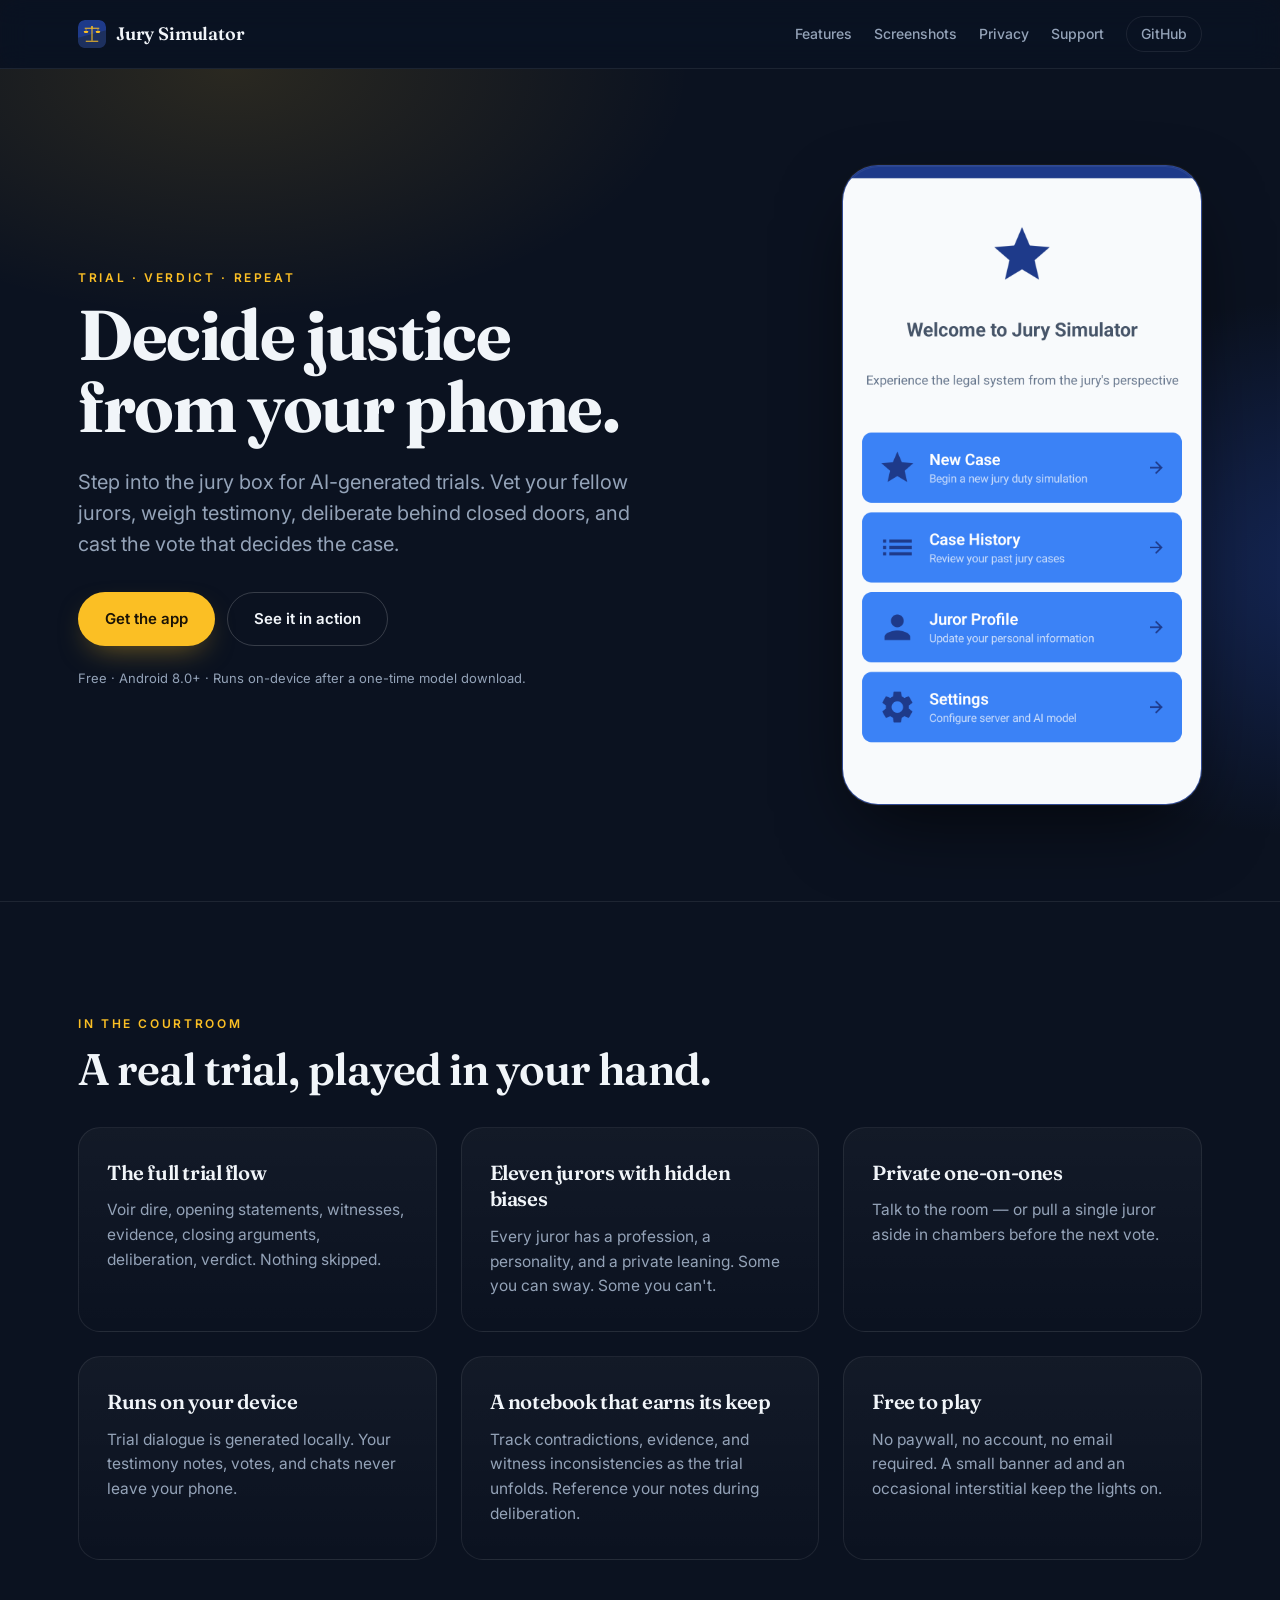
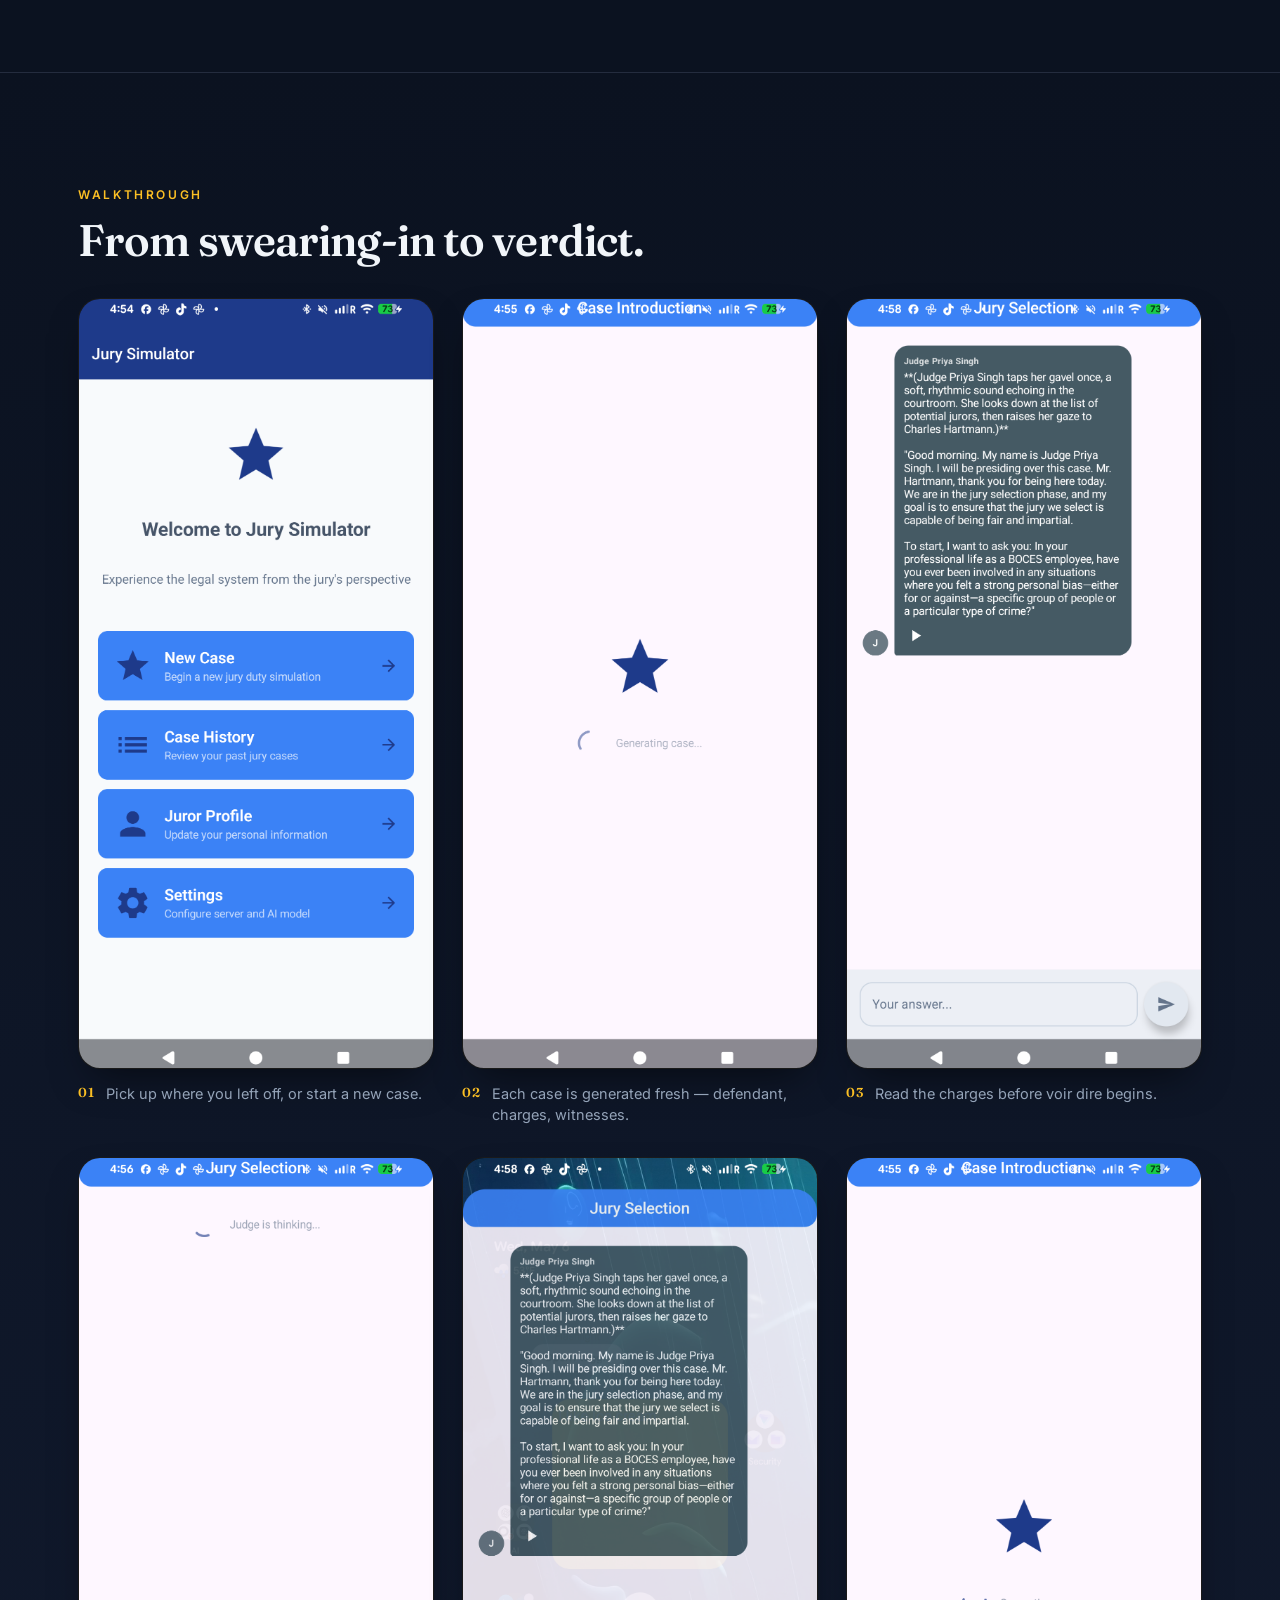
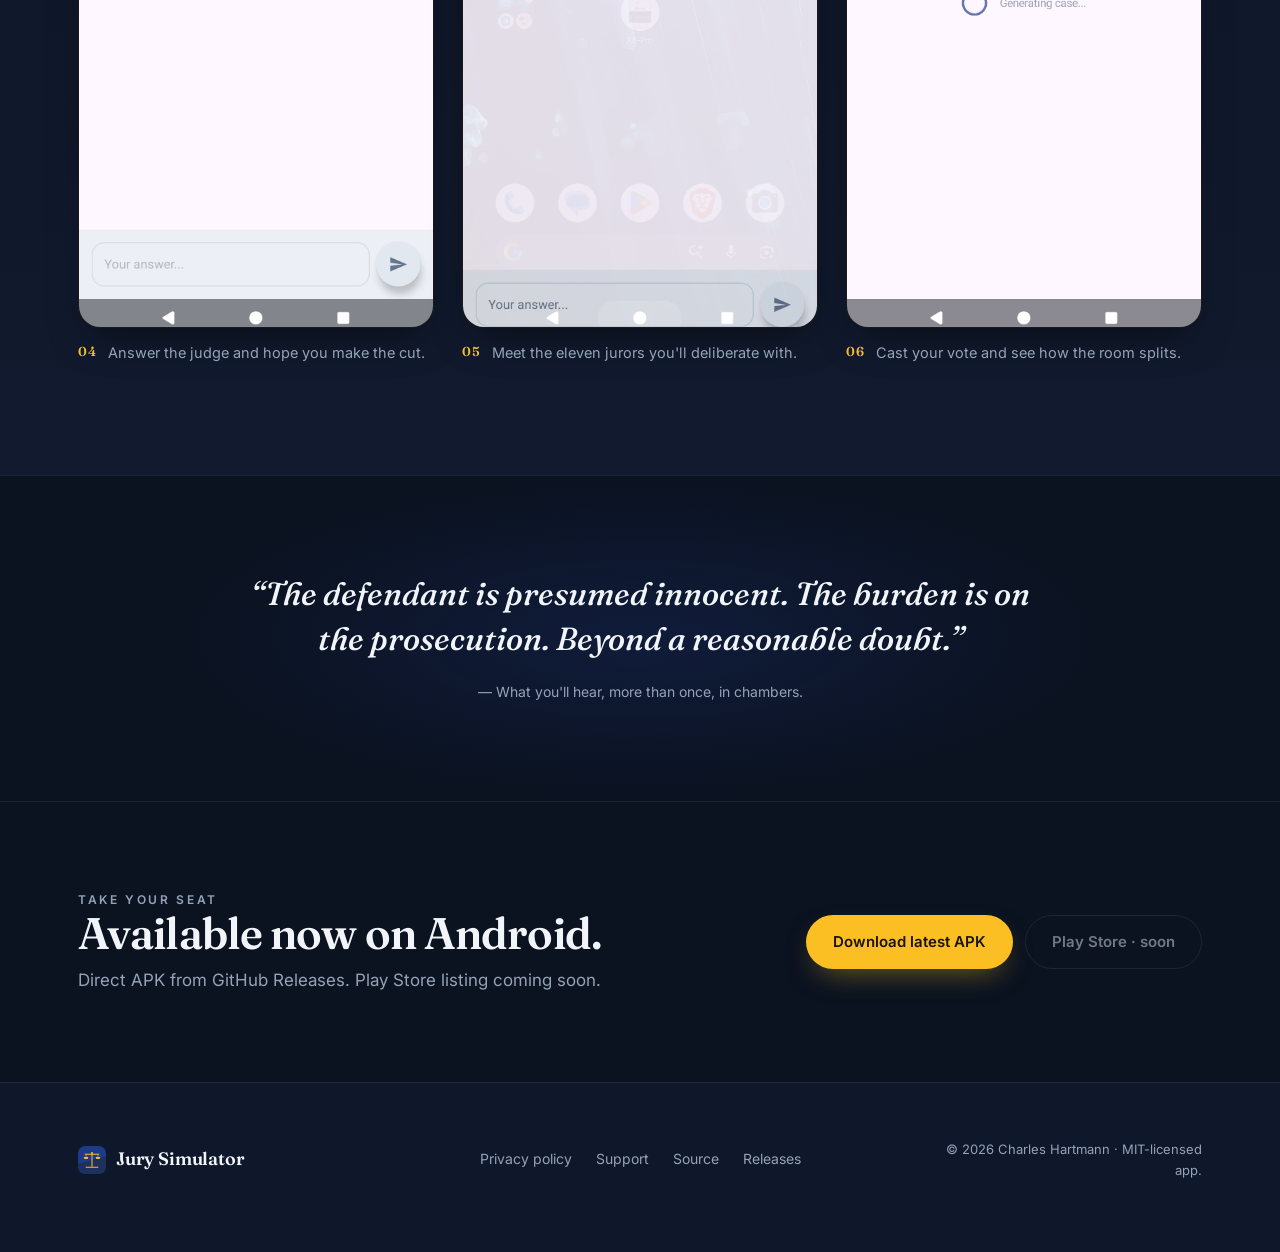
==== site/index.html @ f5657c42 "Fix gitignore so site/ ships to GitHub Pages The previous .gitignore had a stale mkdocs-template lin" ====
<!DOCTYPE html>
<html lang="en">
<head>
  <meta charset="UTF-8" />
  <meta name="viewport" content="width=device-width, initial-scale=1.0" />
  <title>Jury Simulator — Decide justice from your phone</title>
  <meta name="description" content="An Android jury duty simulator. Voir dire, witnesses, evidence, and deliberation with eleven AI jurors. Runs on-device. Free." />
  <meta property="og:title" content="Jury Simulator — Decide justice from your phone" />
  <meta property="og:description" content="Step into the jury box for AI-generated trials. Free on Android." />
  <meta property="og:image" content="assets/icon.svg" />
  <meta name="theme-color" content="#0F172A" />
  <link rel="icon" href="assets/icon.svg" type="image/svg+xml" />
  <link rel="preconnect" href="https://fonts.googleapis.com" />
  <link rel="preconnect" href="https://fonts.gstatic.com" crossorigin />
  <link href="https://fonts.googleapis.com/css2?family=Fraunces:opsz,wght@9..144,500;9..144,600;9..144,700&family=Inter:wght@400;500;600;700&display=swap" rel="stylesheet" />
  <link rel="stylesheet" href="assets/style.css" />
</head>
<body>
  <header class="site-header">
    <div class="container nav">
      <a class="brand" href="./">
        <img src="assets/icon.svg" alt="" width="28" height="28" />
        <span>Jury Simulator</span>
      </a>
      <nav class="primary-nav" aria-label="Primary">
        <a href="#features">Features</a>
        <a href="#screenshots">Screenshots</a>
        <a href="privacy.html">Privacy</a>
        <a href="support.html">Support</a>
        <a class="ghost" href="https://github.com/chartmann1590/jury-simulator">GitHub</a>
      </nav>
    </div>
  </header>

  <main>
    <section class="hero">
      <div class="container hero-grid">
        <div class="hero-copy">
          <p class="eyebrow">Trial · Verdict · Repeat</p>
          <h1>Decide justice<br />from your phone.</h1>
          <p class="lede">Step into the jury box for AI-generated trials. Vet your fellow jurors, weigh testimony, deliberate behind closed doors, and cast the vote that decides the case.</p>
          <div class="cta-row">
            <a class="btn primary" href="#download">Get the app</a>
            <a class="btn secondary" href="#screenshots">See it in action</a>
          </div>
          <p class="micro">Free · Android 8.0+ · Runs on-device after a one-time model download.</p>
        </div>
        <div class="hero-frame" aria-hidden="true">
          <video autoplay muted loop playsinline poster="assets/screenshots/01-home.png">
            <source src="assets/jurysim-promo.mp4" type="video/mp4" />
          </video>
        </div>
      </div>
    </section>

    <section class="features" id="features">
      <div class="container">
        <p class="eyebrow">In the courtroom</p>
        <h2>A real trial, played in your hand.</h2>
        <div class="feature-grid">
          <article>
            <h3>The full trial flow</h3>
            <p>Voir dire, opening statements, witnesses, evidence, closing arguments, deliberation, verdict. Nothing skipped.</p>
          </article>
          <article>
            <h3>Eleven jurors with hidden biases</h3>
            <p>Every juror has a profession, a personality, and a private leaning. Some you can sway. Some you can't.</p>
          </article>
          <article>
            <h3>Private one-on-ones</h3>
            <p>Talk to the room — or pull a single juror aside in chambers before the next vote.</p>
          </article>
          <article>
            <h3>Runs on your device</h3>
            <p>Trial dialogue is generated locally. Your testimony notes, votes, and chats never leave your phone.</p>
          </article>
          <article>
            <h3>A notebook that earns its keep</h3>
            <p>Track contradictions, evidence, and witness inconsistencies as the trial unfolds. Reference your notes during deliberation.</p>
          </article>
          <article>
            <h3>Free to play</h3>
            <p>No paywall, no account, no email required. A small banner ad and an occasional interstitial keep the lights on.</p>
          </article>
        </div>
      </div>
    </section>

    <section class="screenshots" id="screenshots">
      <div class="container">
        <p class="eyebrow">Walkthrough</p>
        <h2>From swearing-in to verdict.</h2>
        <div class="screenshot-row">
          <figure>
            <img src="assets/screenshots/01-home.png" alt="Jury Simulator home screen" loading="lazy" />
            <figcaption><span>01</span> Pick up where you left off, or start a new case.</figcaption>
          </figure>
          <figure>
            <img src="assets/screenshots/02-new-case.png" alt="New case generation screen" loading="lazy" />
            <figcaption><span>02</span> Each case is generated fresh — defendant, charges, witnesses.</figcaption>
          </figure>
          <figure>
            <img src="assets/screenshots/03-case-intro.png" alt="Case introduction" loading="lazy" />
            <figcaption><span>03</span> Read the charges before voir dire begins.</figcaption>
          </figure>
          <figure>
            <img src="assets/screenshots/04-voir-dire.png" alt="Voir dire questioning" loading="lazy" />
            <figcaption><span>04</span> Answer the judge and hope you make the cut.</figcaption>
          </figure>
          <figure>
            <img src="assets/screenshots/05-jury-selection.png" alt="Jury selection result" loading="lazy" />
            <figcaption><span>05</span> Meet the eleven jurors you'll deliberate with.</figcaption>
          </figure>
          <figure>
            <img src="assets/screenshots/06-additional.png" alt="In-trial detail" loading="lazy" />
            <figcaption><span>06</span> Cast your vote and see how the room splits.</figcaption>
          </figure>
        </div>
      </div>
    </section>

    <section class="quote">
      <div class="container">
        <blockquote>
          <p>“The defendant is presumed innocent. The burden is on the prosecution. Beyond a reasonable doubt.”</p>
          <cite>— What you'll hear, more than once, in chambers.</cite>
        </blockquote>
      </div>
    </section>

    <section class="download" id="download">
      <div class="container download-row">
        <div>
          <p class="eyebrow">Take your seat</p>
          <h2>Available now on Android.</h2>
          <p class="muted">Direct APK from GitHub Releases. Play Store listing coming soon.</p>
        </div>
        <div class="cta-row">
          <a class="btn primary" href="https://github.com/chartmann1590/jury-simulator/releases/latest">Download latest APK</a>
          <a class="btn secondary disabled" aria-disabled="true">Play Store · soon</a>
        </div>
      </div>
    </section>
  </main>

  <footer class="site-footer">
    <div class="container footer-grid">
      <div class="brand">
        <img src="assets/icon.svg" alt="" width="28" height="28" />
        <span>Jury Simulator</span>
      </div>
      <nav aria-label="Footer">
        <a href="privacy.html">Privacy policy</a>
        <a href="support.html">Support</a>
        <a href="https://github.com/chartmann1590/jury-simulator">Source</a>
        <a href="https://github.com/chartmann1590/jury-simulator/releases">Releases</a>
      </nav>
      <p class="legal">© 2026 Charles Hartmann · MIT-licensed app.</p>
    </div>
  </footer>
</body>
</html>
---- site/assets/style.css ----
:root {
  --bg: #0B1220;
  --bg-elev: #0F172A;
  --bg-2: #111A2E;
  --ink: #F1F5F9;
  --ink-muted: #94A3B8;
  --accent: #FBBF24;
  --accent-warm: #FFD24A;
  --accent-deep: #D97706;
  --court-blue: #1E3A8A;
  --rule: rgba(251, 191, 36, 0.16);
  --rule-soft: rgba(255, 255, 255, 0.08);
  --container: 1180px;
  --serif: 'Fraunces', 'Playfair Display', Georgia, serif;
  --sans: 'Inter', -apple-system, BlinkMacSystemFont, system-ui, sans-serif;
}

*, *::before, *::after { box-sizing: border-box; }

html { scroll-behavior: smooth; }

html, body {
  margin: 0;
  padding: 0;
  background: var(--bg);
  color: var(--ink);
  font-family: var(--sans);
  font-size: 17px;
  line-height: 1.6;
  -webkit-font-smoothing: antialiased;
  -moz-osx-font-smoothing: grayscale;
  text-rendering: optimizeLegibility;
}

img, video { max-width: 100%; display: block; }

.container {
  max-width: var(--container);
  margin: 0 auto;
  padding: 0 28px;
}

a {
  color: var(--accent);
  text-decoration: none;
  border-bottom: 1px solid transparent;
  transition: border-color 120ms ease, color 120ms ease;
}
a:hover { border-bottom-color: var(--accent); }

.eyebrow {
  text-transform: uppercase;
  letter-spacing: 0.22em;
  color: var(--accent);
  font-size: 12px;
  font-weight: 600;
  margin: 0 0 12px;
}

h1, h2, h3 {
  font-family: var(--serif);
  font-weight: 600;
  letter-spacing: -0.02em;
  color: var(--ink);
  font-feature-settings: "ss01", "ss02";
}
h1 { font-size: clamp(2.4rem, 5.5vw, 4.4rem); line-height: 1.02; margin: 0 0 24px; font-weight: 700; }
h2 { font-size: clamp(1.8rem, 3.5vw, 2.6rem); line-height: 1.12; margin: 0 0 32px; }
h3 { font-size: 1.2rem; line-height: 1.3; margin: 0 0 12px; font-weight: 600; }

.muted { color: var(--ink-muted); }

/* Header */
.site-header {
  position: sticky;
  top: 0;
  background: rgba(11, 18, 32, 0.78);
  backdrop-filter: saturate(160%) blur(14px);
  -webkit-backdrop-filter: saturate(160%) blur(14px);
  border-bottom: 1px solid var(--rule-soft);
  z-index: 50;
}
.nav {
  display: flex;
  align-items: center;
  justify-content: space-between;
  height: 68px;
  gap: 16px;
}
.brand {
  display: inline-flex;
  align-items: center;
  gap: 10px;
  font-family: var(--serif);
  font-weight: 600;
  font-size: 18px;
  color: var(--ink);
  border: none;
  letter-spacing: -0.01em;
}
.brand:hover { border: none; color: var(--ink); }
.brand img { width: 28px; height: 28px; border-radius: 7px; }

.primary-nav {
  display: flex;
  gap: 22px;
  align-items: center;
}
.primary-nav a {
  color: var(--ink-muted);
  font-size: 14px;
  font-weight: 500;
  border: none;
  padding: 4px 0;
  position: relative;
}
.primary-nav a:hover { color: var(--ink); }
.primary-nav a[aria-current="page"] { color: var(--ink); }
.primary-nav a[aria-current="page"]::after {
  content: "";
  position: absolute;
  left: 0; right: 0; bottom: -2px;
  height: 2px;
  background: var(--accent);
  border-radius: 2px;
}
.primary-nav a.ghost {
  border: 1px solid var(--rule-soft);
  padding: 6px 14px;
  border-radius: 999px;
}
.primary-nav a.ghost:hover {
  border-color: var(--accent);
  color: var(--accent);
}

/* Hero */
.hero {
  padding: 96px 0 96px;
  position: relative;
  overflow: hidden;
}
.hero::before {
  content: "";
  position: absolute;
  inset: 0;
  background:
    radial-gradient(ellipse 60% 50% at 18% 0%, rgba(251, 191, 36, 0.13), transparent 60%),
    radial-gradient(ellipse 80% 60% at 110% 60%, rgba(30, 58, 138, 0.55), transparent 55%);
  pointer-events: none;
}
.hero > .container { position: relative; }
.hero-grid {
  display: grid;
  grid-template-columns: 1.15fr 0.85fr;
  gap: 72px;
  align-items: center;
}
.hero-copy h1 br {
  display: inline;
}
.lede {
  font-size: 1.18rem;
  color: var(--ink-muted);
  margin: 0 0 32px;
  max-width: 560px;
  line-height: 1.55;
}
.cta-row {
  display: flex;
  gap: 12px;
  flex-wrap: wrap;
  align-items: center;
}
.btn {
  display: inline-flex;
  align-items: center;
  justify-content: center;
  padding: 14px 26px;
  border-radius: 999px;
  font-weight: 600;
  font-size: 15px;
  border: 1px solid transparent;
  transition: transform 140ms ease, background 140ms ease, color 140ms ease, border-color 140ms ease;
  cursor: pointer;
}
.btn.primary {
  background: var(--accent);
  color: #1A1306;
  box-shadow: 0 12px 30px -12px rgba(251, 191, 36, 0.5);
}
.btn.primary:hover { background: var(--accent-warm); transform: translateY(-1px); border-color: transparent; }
.btn.secondary {
  color: var(--ink);
  border-color: rgba(255, 255, 255, 0.18);
}
.btn.secondary:hover { border-color: var(--accent); color: var(--accent); }
.btn.disabled {
  opacity: 0.45;
  cursor: not-allowed;
  pointer-events: none;
}
.micro {
  margin-top: 22px;
  font-size: 13px;
  color: var(--ink-muted);
}

.hero-frame {
  border-radius: 36px;
  overflow: hidden;
  border: 1px solid rgba(255, 255, 255, 0.08);
  background: var(--court-blue);
  box-shadow:
    0 30px 80px -20px rgba(0, 0, 0, 0.7),
    0 0 0 1px rgba(251, 191, 36, 0.06);
  aspect-ratio: 9 / 16;
  max-width: 360px;
  margin-left: auto;
  position: relative;
}
.hero-frame::after {
  content: "";
  position: absolute;
  inset: 0;
  border-radius: inherit;
  pointer-events: none;
  box-shadow: inset 0 0 0 1px rgba(255, 255, 255, 0.06);
}
.hero-frame video {
  width: 100%;
  height: 100%;
  object-fit: cover;
}

/* Features */
.features {
  padding: 112px 0;
  border-top: 1px solid var(--rule-soft);
}
.feature-grid {
  display: grid;
  grid-template-columns: repeat(3, 1fr);
  gap: 24px;
}
.feature-grid article {
  padding: 32px 28px;
  background:
    linear-gradient(180deg, rgba(255, 255, 255, 0.035), rgba(255, 255, 255, 0.005));
  border: 1px solid var(--rule-soft);
  border-radius: 22px;
  transition: border-color 200ms ease, transform 200ms ease;
}
.feature-grid article:hover {
  border-color: rgba(251, 191, 36, 0.35);
  transform: translateY(-2px);
}
.feature-grid h3 {
  color: var(--ink);
  font-family: var(--serif);
}
.feature-grid p {
  color: var(--ink-muted);
  margin: 0;
  font-size: 15.5px;
}

/* Screenshots */
.screenshots {
  padding: 112px 0;
  background: linear-gradient(180deg, var(--bg) 0%, var(--bg-2) 100%);
  border-top: 1px solid var(--rule-soft);
}
.screenshot-row {
  display: grid;
  grid-template-columns: repeat(3, 1fr);
  gap: 32px 28px;
}
.screenshot-row figure {
  margin: 0;
  display: flex;
  flex-direction: column;
  gap: 14px;
}
.screenshot-row img {
  border-radius: 22px;
  border: 1px solid rgba(255, 255, 255, 0.1);
  background: #000;
  aspect-ratio: 9 / 19.5;
  object-fit: cover;
  width: 100%;
  box-shadow: 0 18px 40px -16px rgba(0, 0, 0, 0.6);
  transition: transform 220ms ease;
}
.screenshot-row figure:hover img { transform: translateY(-3px); }
.screenshot-row figcaption {
  color: var(--ink-muted);
  font-size: 14.5px;
  line-height: 1.45;
  display: flex;
  gap: 12px;
}
.screenshot-row figcaption span {
  font-family: var(--serif);
  color: var(--accent);
  font-variant-numeric: tabular-nums;
  font-weight: 600;
  font-size: 13px;
  letter-spacing: 0.05em;
  flex: 0 0 auto;
}

/* Quote */
.quote {
  padding: 96px 0;
  border-top: 1px solid var(--rule-soft);
  background:
    radial-gradient(ellipse 60% 80% at 50% 50%, rgba(30, 58, 138, 0.25), transparent 60%);
}
.quote blockquote {
  margin: 0;
  text-align: center;
}
.quote blockquote p {
  font-family: var(--serif);
  font-style: italic;
  font-size: clamp(1.4rem, 2.5vw, 2rem);
  line-height: 1.4;
  color: var(--ink);
  max-width: 780px;
  margin: 0 auto 16px;
  font-weight: 500;
}
.quote blockquote cite {
  font-style: normal;
  color: var(--ink-muted);
  font-size: 14px;
}

/* Download band */
.download {
  padding: 88px 0;
  border-top: 1px solid var(--rule-soft);
}
.download-row {
  display: grid;
  grid-template-columns: 1.5fr 1fr;
  gap: 32px;
  align-items: center;
}
.download h2 { margin-bottom: 8px; }
.download p { color: var(--ink-muted); margin: 0; }
.download .cta-row { justify-content: flex-end; }

/* Prose pages */
.prose {
  padding: 80px 0 120px;
}
.prose .container { max-width: 760px; }
.prose h1 { font-size: clamp(2rem, 4vw, 3rem); margin-bottom: 14px; }
.prose .lede {
  font-size: 1.12rem;
  color: var(--ink);
  margin: 0 0 36px;
  max-width: none;
}
.prose h2 { font-size: 1.5rem; margin: 56px 0 16px; }
.prose h3 { font-size: 1.1rem; margin: 32px 0 8px; color: var(--ink); }
.prose p, .prose li { color: var(--ink-muted); }
.prose ul { padding-left: 22px; margin-bottom: 16px; }
.prose li { margin-bottom: 6px; }
.prose strong { color: var(--ink); font-weight: 600; }
.prose em { color: var(--ink); font-style: italic; }
.effective {
  font-size: 13.5px;
  color: var(--ink-muted);
  margin-bottom: 36px;
  letter-spacing: 0.02em;
}

/* Footer */
.site-footer {
  border-top: 1px solid var(--rule-soft);
  padding: 56px 0 72px;
  background: var(--bg-elev);
}
.footer-grid {
  display: grid;
  grid-template-columns: 1fr 2fr 1fr;
  gap: 24px;
  align-items: center;
}
.footer-grid > .brand { justify-self: start; }
.footer-grid nav {
  display: flex;
  gap: 24px;
  justify-content: center;
  flex-wrap: wrap;
}
.footer-grid nav a {
  color: var(--ink-muted);
  font-size: 14px;
  border: none;
}
.footer-grid nav a:hover { color: var(--ink); }
.legal {
  text-align: right;
  font-size: 13px;
  color: var(--ink-muted);
  margin: 0;
}

/* Responsive */
@media (max-width: 960px) {
  .hero-grid { grid-template-columns: 1fr; gap: 48px; }
  .hero-frame { max-width: 320px; margin: 0 auto; }
  .feature-grid { grid-template-columns: 1fr 1fr; }
  .screenshot-row { grid-template-columns: 1fr 1fr; }
  .download-row { grid-template-columns: 1fr; text-align: left; }
  .download .cta-row { justify-content: flex-start; }
  .footer-grid { grid-template-columns: 1fr; text-align: center; gap: 18px; }
  .footer-grid > .brand { justify-self: center; }
  .footer-grid nav { justify-content: center; }
  .legal { text-align: center; }
}

@media (max-width: 640px) {
  .hero { padding: 64px 0; }
  .features, .screenshots { padding: 80px 0; }
  .feature-grid { grid-template-columns: 1fr; }
  .screenshot-row { grid-template-columns: 1fr; }
  .primary-nav { gap: 14px; }
  .primary-nav a { font-size: 13px; }
  .primary-nav a.ghost { display: none; }
  .container { padding: 0 20px; }
}

@media (prefers-reduced-motion: reduce) {
  *, *::before, *::after { animation-duration: 0.01ms !important; transition-duration: 0.01ms !important; }
  html { scroll-behavior: auto; }
  .hero-frame video { display: none; }
}
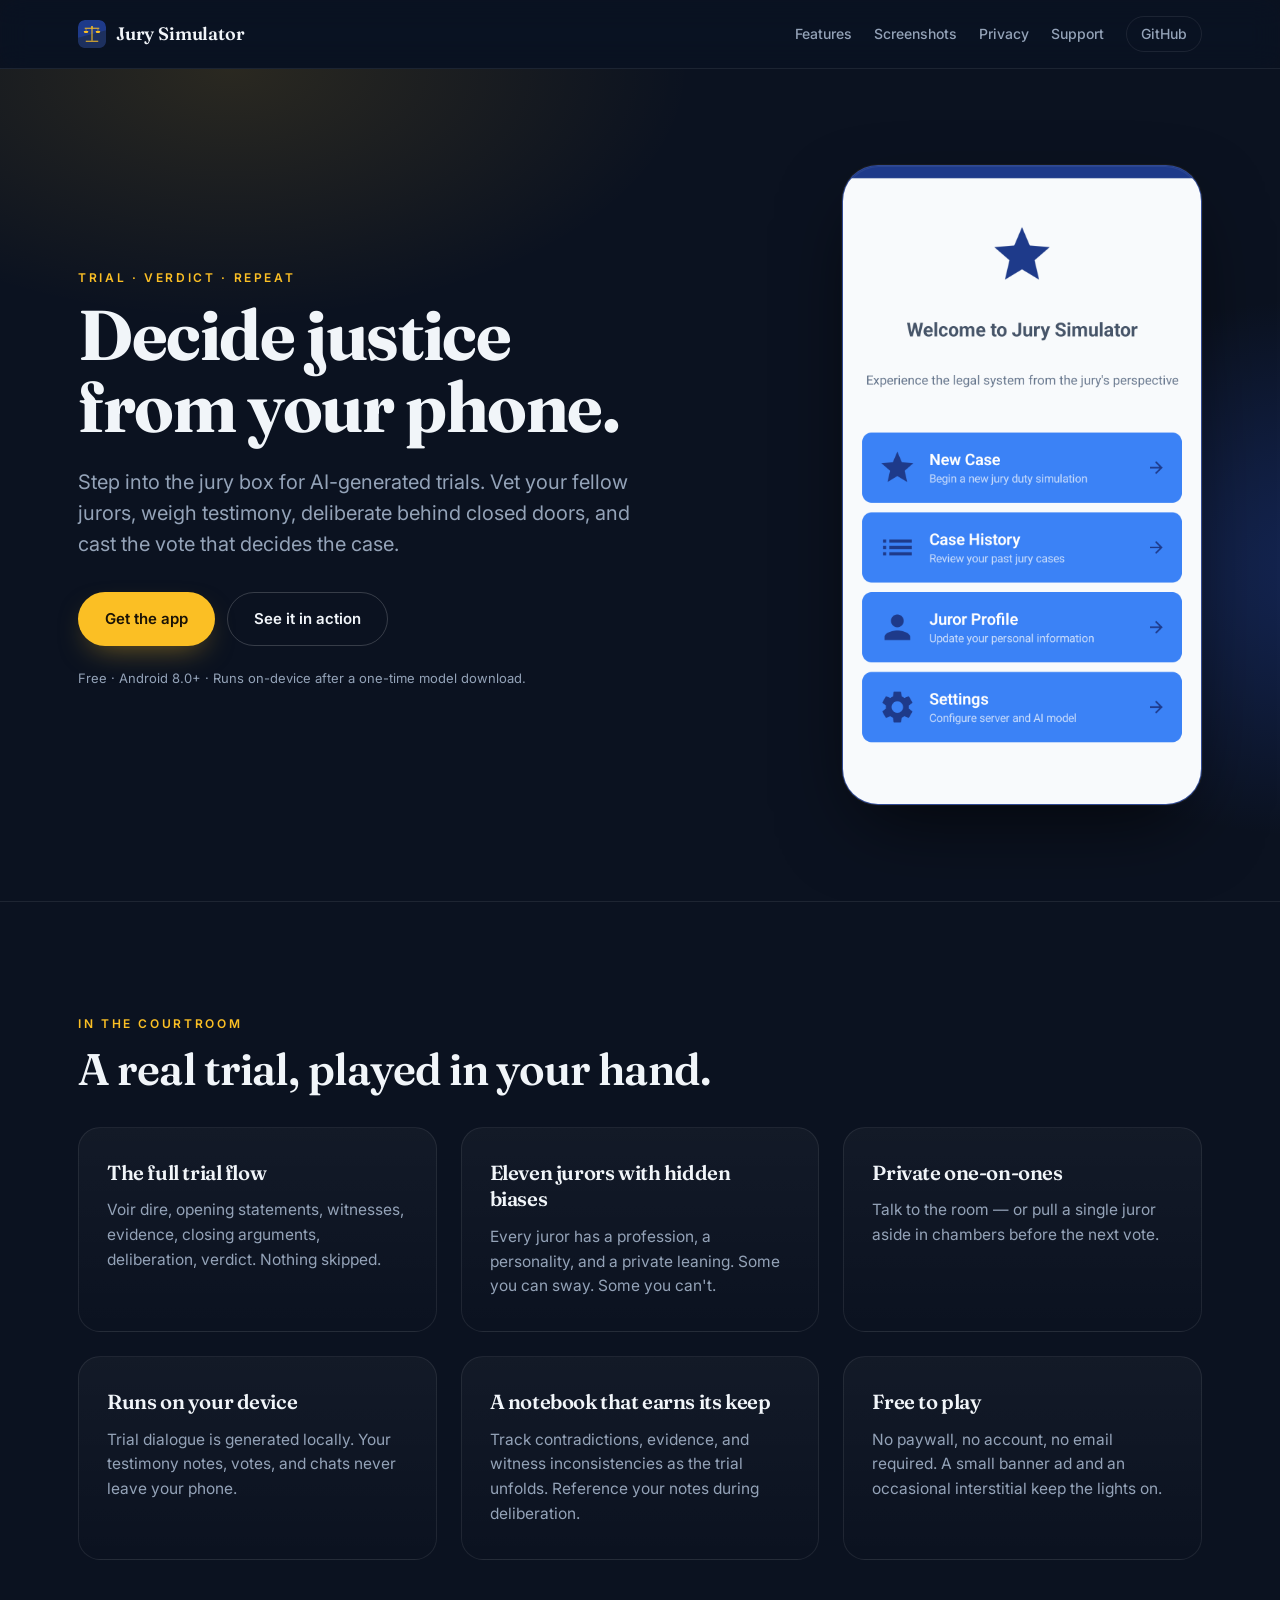
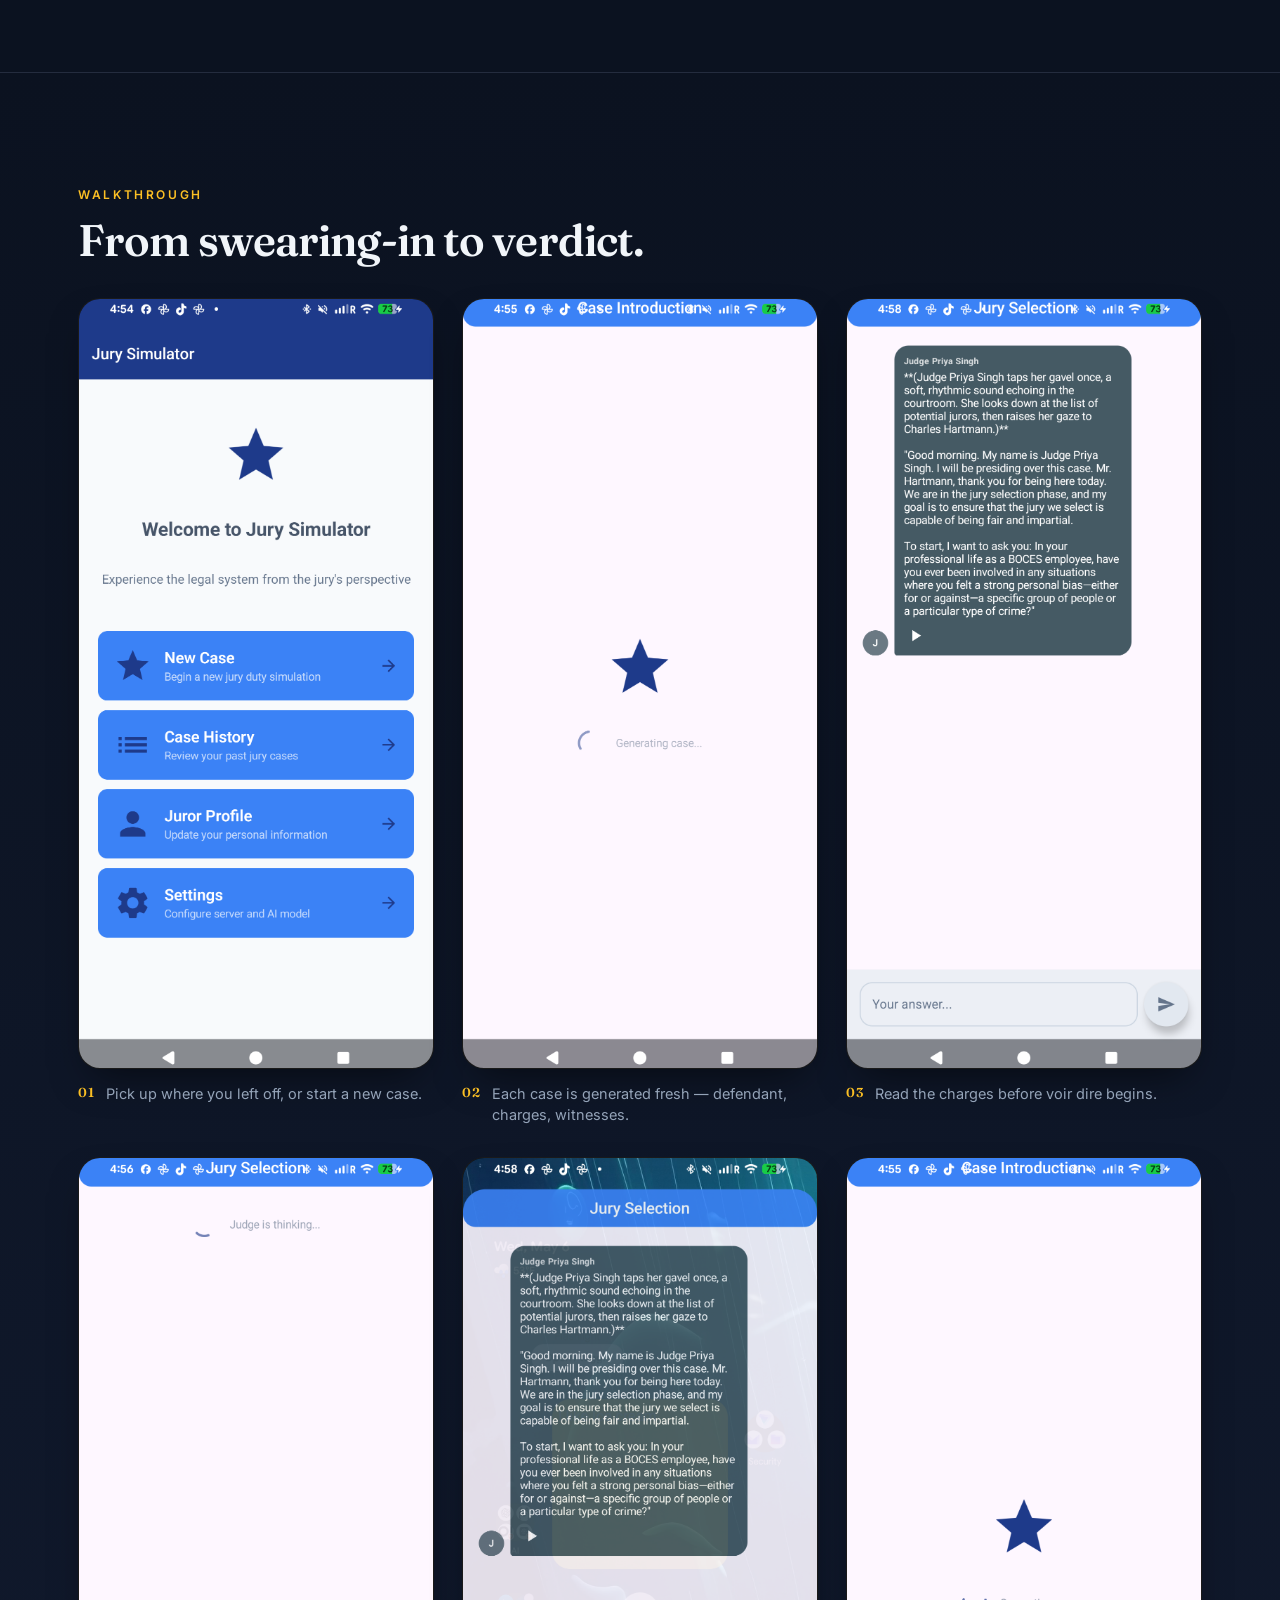
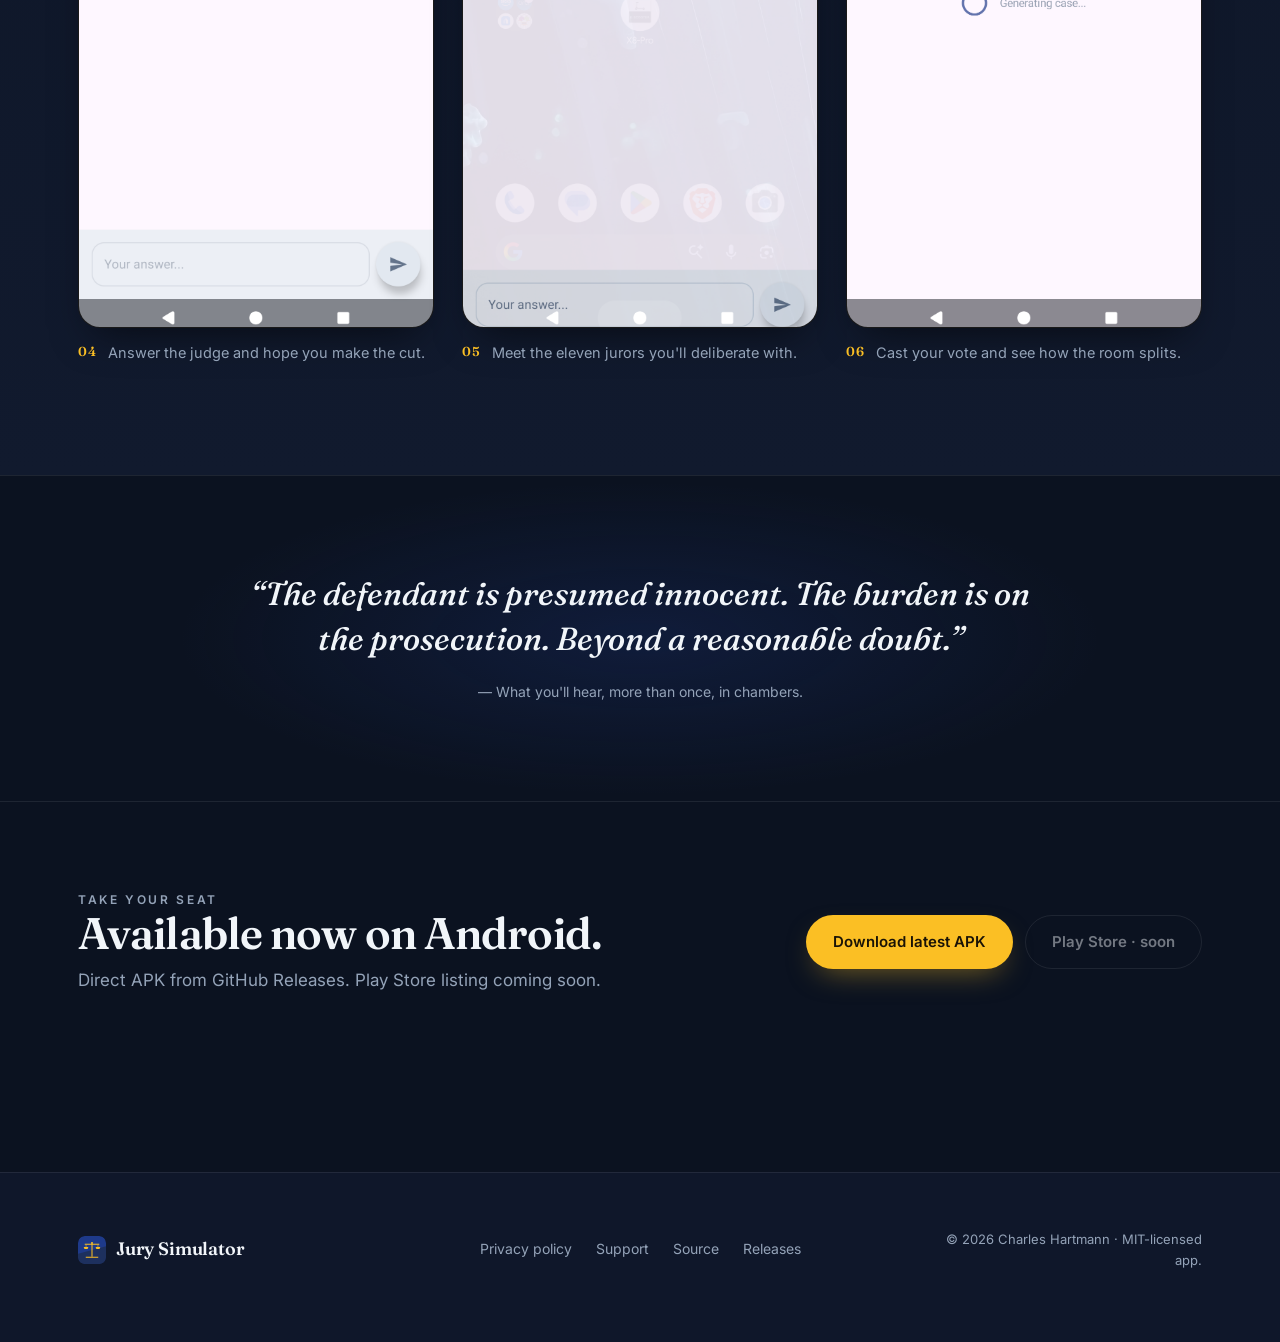
==== commit 4bc0970c: "Add sitemap, robots.txt and banner ad [skip ci]" ====
--- a/site/index.html
+++ b/site/index.html
@@ -1,6 +1,14 @@
 <!DOCTYPE html>
 <html lang="en">
 <head>
+  <!-- Google tag (gtag.js) -->
+  <script async src="https://www.googletagmanager.com/gtag/js?id=G-N9CJGFD7C4"></script>
+  <script>
+    window.dataLayer = window.dataLayer || [];
+    function gtag(){dataLayer.push(arguments);}
+    gtag('js', new Date());
+    gtag('config', 'G-N9CJGFD7C4');
+  </script>
   <meta charset="UTF-8" />
   <meta name="viewport" content="width=device-width, initial-scale=1.0" />
   <title>Jury Simulator — Decide justice from your phone</title>
@@ -143,7 +151,15 @@
     </section>
   </main>
 
-  <footer class="site-footer">
+  
+<!-- BEGIN AADS AD UNIT 2459484 -->
+<div class="aads-slot" style="width:100%;margin:24px auto 16px;text-align:center;clear:both">
+<div id="frame" style="width: 320px;margin: auto;z-index: 99998;height: auto">
+<iframe data-aa='2459484' src='//ad.a-ads.com/2459484/?size=320x50' style='border:0; padding:0; width:320px; height:50px; overflow:hidden;display: block;margin: auto'></iframe>
+</div>
+</div>
+<!-- END AADS AD UNIT 2459484 -->
+<footer class="site-footer">
     <div class="container footer-grid">
       <div class="brand">
         <img src="assets/icon.svg" alt="" width="28" height="28" />
